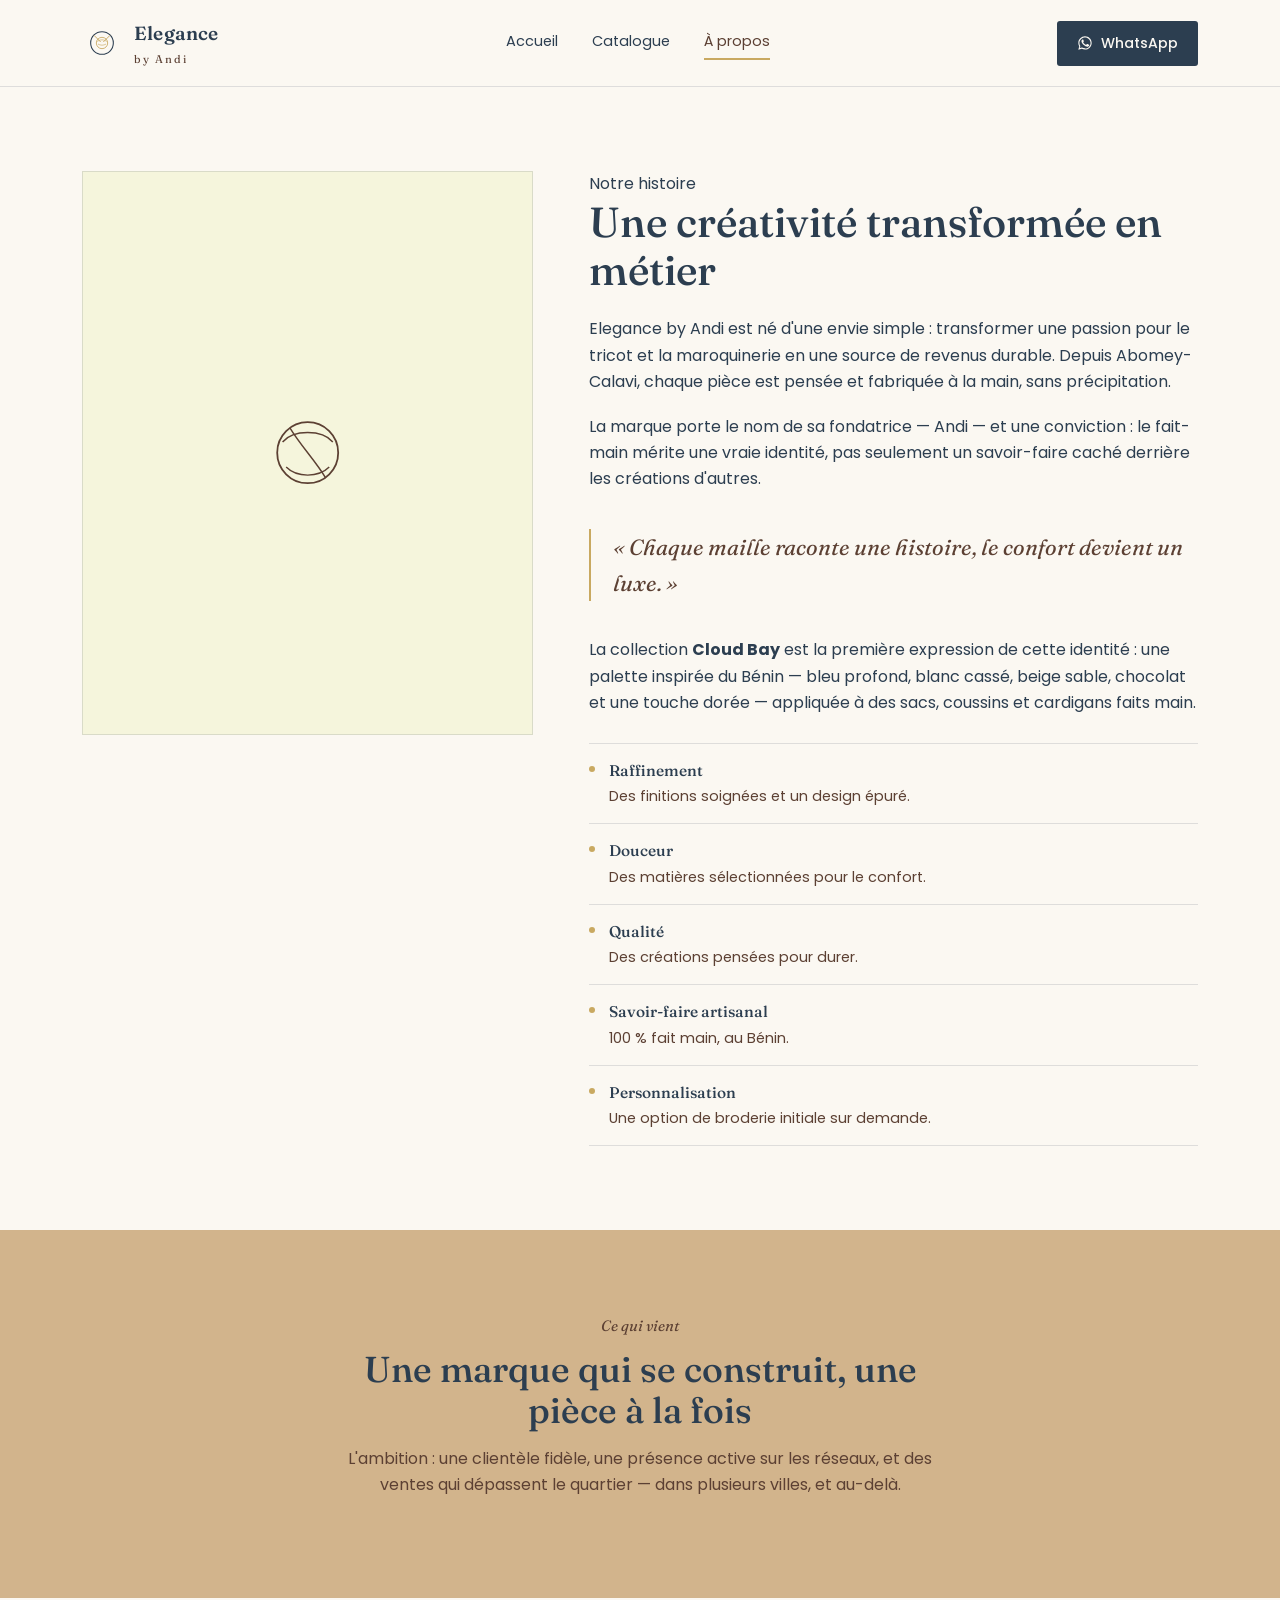
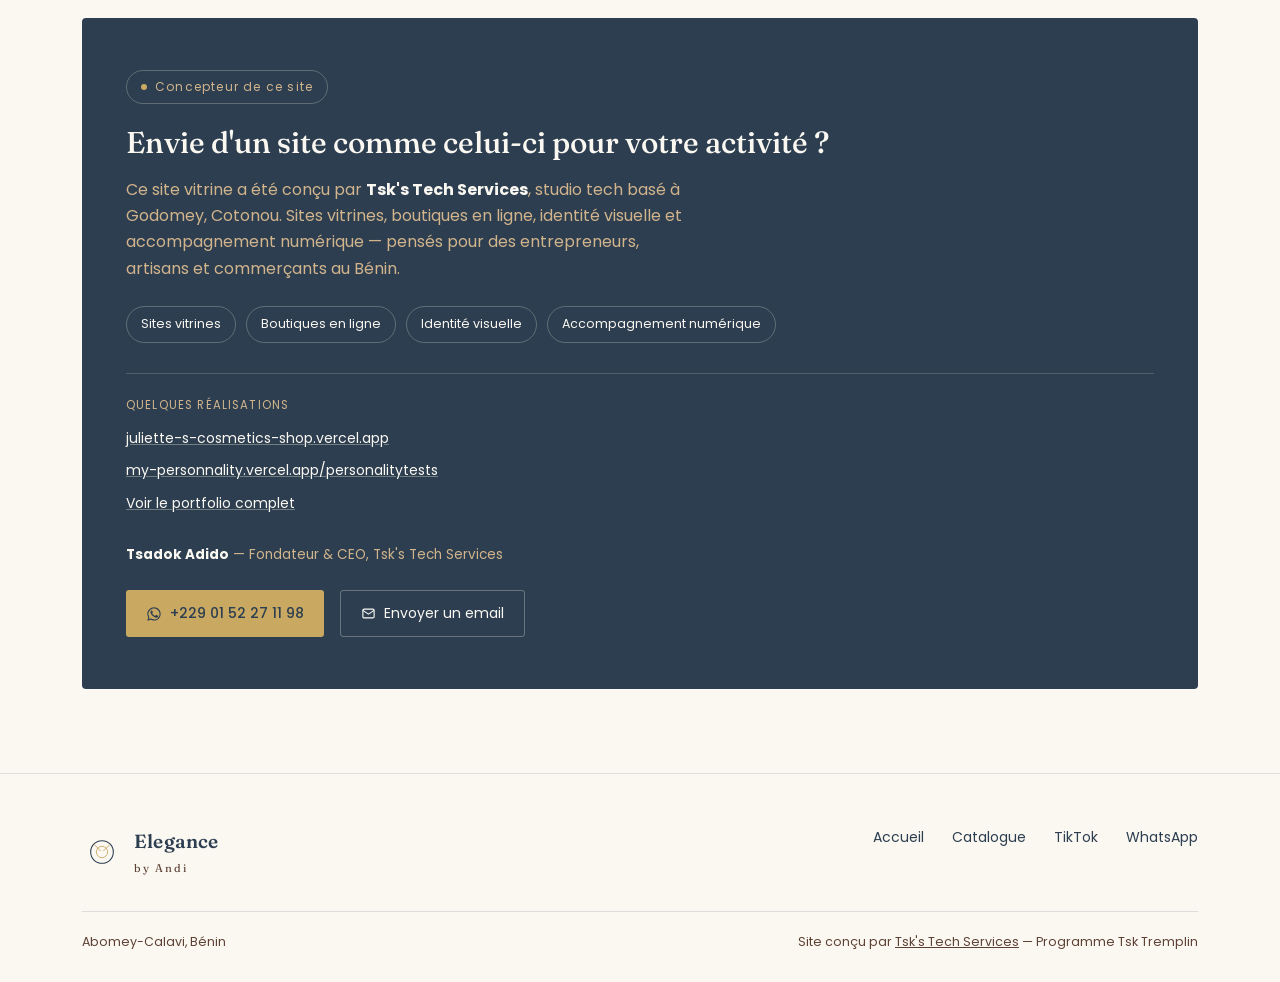
==== apropos.html @ 7835bace "Add files via upload" ====
<!DOCTYPE html>
<html lang="fr">
<head>
<meta charset="UTF-8">
<meta name="viewport" content="width=device-width, initial-scale=1.0">
<title>À propos — Elegance by Andi</title>
<meta name="description" content="L'histoire d'Elegance by Andi, créations artisanales en maroquinerie et tricot à Abomey-Calavi, Bénin.">

<meta property="og:type" content="website">
<meta property="og:title" content="À propos — Elegance by Andi">
<meta property="og:description" content="L'histoire d'Elegance by Andi, créations artisanales en maroquinerie et tricot à Abomey-Calavi, Bénin.">
<meta property="og:image" content="https://flashtsk17.github.io/elegance-by-andi/assets/og-image.png">
<meta property="og:url" content="https://flashtsk17.github.io/elegance-by-andi/apropos.html">
<meta name="twitter:card" content="summary_large_image">

<link rel="icon" href="assets/favicon.svg" type="image/svg+xml">
<link rel="stylesheet" href="style.css">
</head>
<body>

<header class="site-header">
  <div class="wrap">
    <a class="brand" href="index.html">
      <svg viewBox="0 0 60 60" style="color:var(--ink)">
        <circle cx="30" cy="30" r="17" fill="none" stroke="currentColor" stroke-width="1.6"/>
        <g transform="translate(30,30)" style="color:var(--gold)">
          <circle r="8.5" fill="none" stroke="currentColor" stroke-width="1.3"/>
          <path d="M-7,-2.3 C-3,-5.5 3,-5.5 7,-2.3" stroke="currentColor" stroke-width="1" fill="none"/>
          <path d="M-6,1.6 C-2.4,3.8 2.4,3.8 6,1.6" stroke="currentColor" stroke-width="1" fill="none"/>
          <path d="M-11.5,-11 L-2.3,-1.8" stroke="currentColor" stroke-width="1.4" stroke-linecap="round"/>
          <path d="M11.5,-11 L2.3,-1.8" stroke="currentColor" stroke-width="1.4" stroke-linecap="round"/>
        </g>
      </svg>
      <span class="brand-type"><strong>Elegance</strong><span>by Andi</span></span>
    </a>
    <nav class="main-nav">
      <a href="index.html">Accueil</a>
      <a href="catalogue.html">Catalogue</a>
      <a href="apropos.html" class="current">À propos</a>
    </nav>
    <a class="btn-whatsapp" href="https://wa.me/2290196172181?text=Bonjour%20Elegance%20by%20Andi%2C%20je%20souhaite%20avoir%20des%20informations." target="_blank" rel="noopener">
      <svg viewBox="0 0 24 24" fill="currentColor"><path d="M17.5 14.4c-.3-.1-1.7-.9-2-1-.3-.1-.5-.1-.7.1-.2.3-.8 1-.9 1.1-.2.2-.3.2-.6.1-.3-.1-1.2-.5-2.3-1.5-.9-.8-1.4-1.8-1.6-2.1-.2-.3 0-.5.1-.6.1-.1.3-.3.4-.5.1-.1.2-.3.3-.5.1-.2 0-.4 0-.5C10.1 9 9.6 7.7 9.4 7.2c-.2-.5-.4-.4-.5-.4h-.5c-.2 0-.5.1-.7.3-.3.3-1 1-1 2.4s1 2.8 1.2 3c.1.2 2 3.1 4.9 4.3.7.3 1.2.5 1.6.6.7.2 1.3.2 1.8.1.5-.1 1.7-.7 1.9-1.3.2-.7.2-1.2.2-1.3-.1-.2-.3-.2-.6-.3z"/><path d="M12 2C6.5 2 2 6.4 2 12c0 1.8.5 3.5 1.3 5L2 22l5.2-1.3c1.4.8 3.1 1.2 4.8 1.2 5.5 0 10-4.4 10-10S17.5 2 12 2zm0 18c-1.6 0-3.1-.4-4.4-1.2l-.3-.2-3.1.8.8-3-.2-.3C4.1 15 3.6 13.5 3.6 12c0-4.6 3.8-8.4 8.4-8.4s8.4 3.8 8.4 8.4-3.8 8.4-8.4 8.4z"/></svg>
      WhatsApp
    </a>
    <button class="menu-toggle" aria-label="Ouvrir le menu">
      <svg viewBox="0 0 24 24" fill="none" stroke="currentColor" stroke-width="1.8"><line x1="3" y1="7" x2="21" y2="7"/><line x1="3" y1="12" x2="21" y2="12"/><line x1="3" y1="17" x2="21" y2="17"/></svg>
    </button>
  </div>
</header>

<div class="mobile-nav">
  <div class="mobile-nav-top">
    <span class="brand-type"><strong>Elegance</strong><span>by Andi</span></span>
    <button class="close-toggle" aria-label="Fermer le menu">
      <svg viewBox="0 0 24 24" fill="none" stroke="currentColor" stroke-width="1.8"><line x1="5" y1="5" x2="19" y2="19"/><line x1="19" y1="5" x2="5" y2="19"/></svg>
    </button>
  </div>
  <a href="index.html">Accueil</a>
  <a href="catalogue.html">Catalogue</a>
  <a href="apropos.html" class="current">À propos</a>
  <a class="btn-whatsapp" href="https://wa.me/2290196172181?text=Bonjour%20Elegance%20by%20Andi%2C%20je%20souhaite%20avoir%20des%20informations." target="_blank" rel="noopener">
    <svg viewBox="0 0 24 24" fill="currentColor"><path d="M17.5 14.4c-.3-.1-1.7-.9-2-1-.3-.1-.5-.1-.7.1-.2.3-.8 1-.9 1.1-.2.2-.3.2-.6.1-.3-.1-1.2-.5-2.3-1.5-.9-.8-1.4-1.8-1.6-2.1-.2-.3 0-.5.1-.6.1-.1.3-.3.4-.5.1-.1.2-.3.3-.5.1-.2 0-.4 0-.5C10.1 9 9.6 7.7 9.4 7.2c-.2-.5-.4-.4-.5-.4h-.5c-.2 0-.5.1-.7.3-.3.3-1 1-1 2.4s1 2.8 1.2 3c.1.2 2 3.1 4.9 4.3.7.3 1.2.5 1.6.6.7.2 1.3.2 1.8.1.5-.1 1.7-.7 1.9-1.3.2-.7.2-1.2.2-1.3-.1-.2-.3-.2-.6-.3z"/><path d="M12 2C6.5 2 2 6.4 2 12c0 1.8.5 3.5 1.3 5L2 22l5.2-1.3c1.4.8 3.1 1.2 4.8 1.2 5.5 0 10-4.4 10-10S17.5 2 12 2zm0 18c-1.6 0-3.1-.4-4.4-1.2l-.3-.2-3.1.8.8-3-.2-.3C4.1 15 3.6 13.5 3.6 12c0-4.6 3.8-8.4 8.4-8.4s8.4 3.8 8.4 8.4-3.8 8.4-8.4 8.4z"/></svg>
    WhatsApp
  </a>
</div>

<section>
  <div class="wrap about-grid">
    <div class="about-portrait" aria-hidden="true">
      <svg viewBox="0 0 200 200" style="color:var(--cocoa)">
        <circle r="34" cx="100" cy="100" fill="none" stroke="currentColor" stroke-width="2"/>
        <path d="M72,88 C84,74 116,74 128,88" stroke="currentColor" stroke-width="1.6" fill="none"/>
        <path d="M76,116 C88,128 112,128 124,116" stroke="currentColor" stroke-width="1.6" fill="none"/>
        <path d="M80,72 C92,92 108,108 120,128" stroke="currentColor" stroke-width="1.6" fill="none"/>
      </svg>
    </div>
    <div>
      <div class="kicker">Notre histoire</div>
      <h1 style="font-size:clamp(28px,3.6vw,42px); margin-bottom:22px;">Une créativité transformée en métier</h1>
      <p>Elegance by Andi est né d'une envie simple&nbsp;: transformer une passion pour le tricot et la maroquinerie en une source de revenus durable. Depuis Abomey-Calavi, chaque pièce est pensée et fabriquée à la main, sans précipitation.</p>
      <p style="margin-top:18px;">La marque porte le nom de sa fondatrice — Andi — et une conviction&nbsp;: le fait-main mérite une vraie identité, pas seulement un savoir-faire caché derrière les créations d'autres.</p>

      <blockquote class="quote">« Chaque maille raconte une histoire, le confort devient un luxe. »</blockquote>

      <p>La collection <strong>Cloud Bay</strong> est la première expression de cette identité&nbsp;: une palette inspirée du Bénin — bleu profond, blanc cassé, beige sable, chocolat et une touche dorée — appliquée à des sacs, coussins et cardigans faits main.</p>

      <ul class="values-list">
        <li><span class="dot"></span><div><strong>Raffinement</strong><span class="detail">Des finitions soignées et un design épuré.</span></div></li>
        <li><span class="dot"></span><div><strong>Douceur</strong><span class="detail">Des matières sélectionnées pour le confort.</span></div></li>
        <li><span class="dot"></span><div><strong>Qualité</strong><span class="detail">Des créations pensées pour durer.</span></div></li>
        <li><span class="dot"></span><div><strong>Savoir-faire artisanal</strong><span class="detail">100&nbsp;% fait main, au Bénin.</span></div></li>
        <li><span class="dot"></span><div><strong>Personnalisation</strong><span class="detail">Une option de broderie initiale sur demande.</span></div></li>
      </ul>
    </div>
  </div>
</section>

<section class="on-sand">
  <div class="wrap" style="text-align:center;">
    <div class="section-head" style="margin:0 auto;">
      <div class="kicker">Ce qui vient</div>
      <h2>Une marque qui se construit, une pièce à la fois</h2>
      <p>L'ambition&nbsp;: une clientèle fidèle, une présence active sur les réseaux, et des ventes qui dépassent le quartier — dans plusieurs villes, et au-delà.</p>
    </div>
  </div>
</section>

<section style="padding-top:0;">
  <div class="wrap">
    <div class="promo-block">
      <span class="eyebrow"><span class="dot"></span>Concepteur de ce site</span>
      <h3>Envie d'un site comme celui-ci pour votre activité ?</h3>
      <p>Ce site vitrine a été conçu par <strong style="color:var(--paper);">Tsk's Tech Services</strong>, studio tech basé à Godomey, Cotonou. Sites vitrines, boutiques en ligne, identité visuelle et accompagnement numérique — pensés pour des entrepreneurs, artisans et commerçants au Bénin.</p>

      <div class="promo-tags">
        <span>Sites vitrines</span>
        <span>Boutiques en ligne</span>
        <span>Identité visuelle</span>
        <span>Accompagnement numérique</span>
      </div>

      <div class="promo-refs">
        <div class="label">Quelques réalisations</div>
        <ul>
          <li><a href="https://juliette-s-cosmetics-shop.vercel.app" target="_blank" rel="noopener">juliette-s-cosmetics-shop.vercel.app</a></li>
          <li><a href="https://my-personnality.vercel.app/personalitytests" target="_blank" rel="noopener">my-personnality.vercel.app/personalitytests</a></li>
          <li><a href="https://flashtsk17.github.io/Tsk-s-PortFolio/" target="_blank" rel="noopener">Voir le portfolio complet</a></li>
        </ul>
      </div>

      <p class="promo-founder"><strong>Tsadok Adido</strong> — Fondateur &amp; CEO, Tsk's Tech Services</p>

      <div class="promo-cta">
        <a class="btn-whatsapp" href="https://wa.me/2290152271198?text=Bonjour%2C%20je%20souhaite%20un%20site%20pour%20mon%20activit%C3%A9." target="_blank" rel="noopener">
          <svg viewBox="0 0 24 24" fill="currentColor"><path d="M17.5 14.4c-.3-.1-1.7-.9-2-1-.3-.1-.5-.1-.7.1-.2.3-.8 1-.9 1.1-.2.2-.3.2-.6.1-.3-.1-1.2-.5-2.3-1.5-.9-.8-1.4-1.8-1.6-2.1-.2-.3 0-.5.1-.6.1-.1.3-.3.4-.5.1-.1.2-.3.3-.5.1-.2 0-.4 0-.5C10.1 9 9.6 7.7 9.4 7.2c-.2-.5-.4-.4-.5-.4h-.5c-.2 0-.5.1-.7.3-.3.3-1 1-1 2.4s1 2.8 1.2 3c.1.2 2 3.1 4.9 4.3.7.3 1.2.5 1.6.6.7.2 1.3.2 1.8.1.5-.1 1.7-.7 1.9-1.3.2-.7.2-1.2.2-1.3-.1-.2-.3-.2-.6-.3z"/><path d="M12 2C6.5 2 2 6.4 2 12c0 1.8.5 3.5 1.3 5L2 22l5.2-1.3c1.4.8 3.1 1.2 4.8 1.2 5.5 0 10-4.4 10-10S17.5 2 12 2zm0 18c-1.6 0-3.1-.4-4.4-1.2l-.3-.2-3.1.8.8-3-.2-.3C4.1 15 3.6 13.5 3.6 12c0-4.6 3.8-8.4 8.4-8.4s8.4 3.8 8.4 8.4-3.8 8.4-8.4 8.4z"/></svg>
          +229 01 52 27 11 98
        </a>
        <a class="btn-mail" href="mailto:adidomahukpeou@gmail.com">
          <svg viewBox="0 0 24 24" fill="none" stroke="currentColor" stroke-width="1.8"><rect x="3" y="5" width="18" height="14" rx="2"/><path d="M3 7l9 6 9-6"/></svg>
          Envoyer un email
        </a>
      </div>
    </div>
  </div>
</section>

<footer class="site-footer">
  <div class="wrap">
    <div class="footer-top">
      <a class="brand" href="index.html">
        <svg viewBox="0 0 60 60" style="color:var(--ink)">
          <circle cx="30" cy="30" r="17" fill="none" stroke="currentColor" stroke-width="1.6"/>
          <g transform="translate(30,30)" style="color:var(--gold)">
            <circle r="8.5" fill="none" stroke="currentColor" stroke-width="1.3"/>
            <path d="M-11.5,-11 L-2.3,-1.8" stroke="currentColor" stroke-width="1.4" stroke-linecap="round"/>
            <path d="M11.5,-11 L2.3,-1.8" stroke="currentColor" stroke-width="1.4" stroke-linecap="round"/>
          </g>
        </svg>
        <span class="brand-type"><strong>Elegance</strong><span>by Andi</span></span>
      </a>
      <div class="footer-links">
        <a href="index.html">Accueil</a>
        <a href="catalogue.html">Catalogue</a>
        <a href="https://www.tiktok.com/@elegancebyandi" target="_blank" rel="noopener">TikTok</a>
        <a href="https://wa.me/2290196172181" target="_blank" rel="noopener">WhatsApp</a>
      </div>
    </div>
    <div class="footer-bottom">
      <span>Abomey-Calavi, Bénin</span>
      <span>Site conçu par <a href="https://flashtsk17.github.io/Tsk-s-PortFolio/" target="_blank" rel="noopener">Tsk's Tech Services</a> — Programme Tsk Tremplin</span>
    </div>
  </div>
</footer>

<script src="script.js"></script>
</body>
</html>
---- style.css ----
@import url('https://fonts.googleapis.com/css2?family=Fraunces:ital,opsz,wght@0,9..144,400;0,9..144,500;0,9..144,600;1,9..144,500&family=Poppins:wght@400;500;600;700&display=swap');

:root {
  --ink: #2C3E50;
  --paper: #FBF8F2;
  --panel: #F5F5DC;
  --sand: #D2B48C;
  --cocoa: #5C4033;
  --gold: #C9A961;
  --line: rgba(44, 62, 80, 0.14);
  --radius: 3px;
}

* { box-sizing: border-box; }

html { scroll-behavior: smooth; }

body {
  margin: 0;
  background: var(--paper);
  color: var(--ink);
  font-family: 'Poppins', sans-serif;
  font-size: 16px;
  line-height: 1.65;
  -webkit-font-smoothing: antialiased;
}

h1, h2, h3, .display {
  font-family: 'Fraunces', serif;
  font-weight: 500;
  color: var(--ink);
  line-height: 1.15;
  margin: 0;
}

p { max-width: 62ch; }

a { color: inherit; }

img { max-width: 100%; display: block; }

/* ---------- Layout shell ---------- */

.wrap {
  max-width: 1180px;
  margin: 0 auto;
  padding: 0 32px;
}

/* ---------- Header / nav ---------- */

.site-header {
  position: sticky;
  top: 0;
  z-index: 40;
  background: rgba(251, 248, 242, 0.92);
  backdrop-filter: blur(6px);
  border-bottom: 1px solid var(--line);
}

.site-header .wrap {
  display: flex;
  align-items: center;
  justify-content: space-between;
  padding-top: 18px;
  padding-bottom: 18px;
}

.brand {
  display: flex;
  align-items: center;
  gap: 12px;
  text-decoration: none;
}

.brand svg { width: 40px; height: 40px; flex-shrink: 0; }

.brand-type {
  font-family: 'Fraunces', serif;
  font-size: 19px;
  color: var(--ink);
  letter-spacing: 0.01em;
}
.brand-type strong { display: block; font-weight: 600; }
.brand-type span { display: block; font-size: 11px; letter-spacing: 0.18em; color: var(--cocoa); margin-top: 1px; }

nav.main-nav {
  display: flex;
  align-items: center;
  gap: 34px;
}

nav.main-nav a {
  text-decoration: none;
  font-size: 14.5px;
  color: var(--ink);
  position: relative;
  padding-bottom: 3px;
}
nav.main-nav a.current { color: var(--cocoa); }
nav.main-nav a.current::after {
  content: "";
  position: absolute; left: 0; right: 0; bottom: -3px;
  height: 1.5px; background: var(--gold);
}

/* ---------- Mobile menu toggle ---------- */

.menu-toggle {
  display: none;
  background: none;
  border: none;
  padding: 6px;
  cursor: pointer;
  color: var(--ink);
}
.menu-toggle svg { width: 26px; height: 26px; }

.mobile-nav {
  display: none;
  position: fixed;
  inset: 0;
  background: var(--paper);
  z-index: 60;
  padding: 22px 28px 40px;
  flex-direction: column;
}
.mobile-nav.open { display: flex; }

.mobile-nav .mobile-nav-top {
  display: flex;
  align-items: center;
  justify-content: space-between;
  margin-bottom: 44px;
}
.mobile-nav .close-toggle {
  background: none; border: none; color: var(--ink); padding: 6px; cursor: pointer;
}
.mobile-nav .close-toggle svg { width: 24px; height: 24px; }

.mobile-nav a {
  font-family: 'Fraunces', serif;
  font-size: 28px;
  color: var(--ink);
  text-decoration: none;
  padding: 16px 0;
  border-bottom: 1px solid var(--line);
}
.mobile-nav a.current { color: var(--cocoa); }

.mobile-nav .btn-whatsapp {
  margin-top: 30px;
  justify-content: center;
}

.btn-whatsapp {
  display: inline-flex;
  align-items: center;
  gap: 8px;
  background: var(--ink);
  color: var(--paper) !important;
  padding: 11px 20px;
  border-radius: var(--radius);
  text-decoration: none;
  font-size: 14px;
  font-weight: 500;
  transition: background 0.15s ease;
}
.btn-whatsapp:hover { background: var(--cocoa); }
.btn-whatsapp svg { width: 16px; height: 16px; }

.btn-ghost {
  display: inline-flex;
  align-items: center;
  color: var(--ink);
  text-decoration: none;
  font-size: 14.5px;
  border-bottom: 1px solid var(--cocoa);
  padding-bottom: 2px;
}

/* ---------- Thread motif (the one bold device) ---------- */

.thread-rail {
  position: absolute;
  left: 50%;
  top: 0;
  width: 2px;
  height: 100%;
  transform: translateX(-50%);
  z-index: 0;
  pointer-events: none;
}

/* ---------- Hero ---------- */

.hero {
  position: relative;
  padding: 64px 0 88px;
}

.hero .wrap {
  display: grid;
  grid-template-columns: 1.05fr 0.95fr;
  gap: 48px;
  align-items: center;
}

.hero .kicker {
  font-family: 'Fraunces', serif;
  font-style: italic;
  color: var(--cocoa);
  font-size: 16px;
  margin-bottom: 18px;
}

.hero h1 {
  font-size: clamp(34px, 4.4vw, 52px);
}
.hero h1 em {
  font-style: italic;
  color: var(--gold);
  display: block;
  margin-top: 6px;
}

.hero p.lede {
  margin-top: 22px;
  font-size: 16.5px;
  color: var(--cocoa);
  max-width: 46ch;
}

.hero .cta-row {
  margin-top: 32px;
  display: flex;
  align-items: center;
  gap: 26px;
  flex-wrap: wrap;
}

.hero .trust-row {
  margin-top: 28px;
  display: flex;
  gap: 22px;
  flex-wrap: wrap;
  font-size: 12.5px;
  letter-spacing: 0.03em;
  color: var(--cocoa);
}
.hero .trust-row span { display: flex; align-items: center; gap: 7px; }
.hero .trust-row .dot { width: 5px; height: 5px; border-radius: 50%; background: var(--gold); flex-shrink: 0; }

.hero-art {
  position: relative;
  display: flex;
  align-items: center;
  justify-content: center;
  min-height: 320px;
  padding: 20px;
}
.hero-art .blob {
  position: absolute;
  inset: 0;
  margin: auto;
  width: 340px;
  height: 340px;
  max-width: 90%;
  max-height: 90%;
  background: radial-gradient(circle, rgba(201,169,97,0.16) 0%, rgba(210,180,140,0.10) 55%, rgba(210,180,140,0) 75%);
  border-radius: 50%;
  z-index: 0;
}
.hero-art svg {
  position: relative;
  z-index: 1;
  width: 100%;
  max-width: 320px;
  height: auto;
}

/* ---------- Sections ---------- */

section { position: relative; padding: 84px 0; }
section.on-sand { background: var(--sand); }
section.on-panel { background: var(--panel); }

.section-head {
  max-width: 60ch;
  margin-bottom: 48px;
}
.section-head .kicker {
  font-family: 'Fraunces', serif;
  font-style: italic;
  color: var(--cocoa);
  font-size: 15px;
  margin-bottom: 10px;
}
.section-head h2 { font-size: clamp(26px, 3vw, 36px); }
.section-head p { margin-top: 14px; color: var(--cocoa); }

/* ---------- Category panels ---------- */

.categories {
  display: grid;
  grid-template-columns: repeat(3, 1fr);
  gap: 1px;
  background: var(--line);
  border: 1px solid var(--line);
}

.cat-panel {
  background: var(--paper);
  padding: 40px 32px;
  text-decoration: none;
  color: var(--ink);
  transition: background 0.15s ease;
}
.cat-panel:hover { background: var(--panel); }

.cat-panel svg { width: 46px; height: 46px; margin-bottom: 22px; }

.cat-panel h3 { font-size: 21px; margin-bottom: 10px; }
.cat-panel p { font-size: 14.5px; color: var(--cocoa); margin-bottom: 18px; }

.cat-panel .go {
  font-size: 13.5px;
  border-bottom: 1px solid var(--cocoa);
  padding-bottom: 2px;
  display: inline-block;
}

/* ---------- Product grid ---------- */

.product-grid {
  display: grid;
  grid-template-columns: repeat(3, 1fr);
  gap: 34px;
  margin-top: 8px;
}

.product-card {
  background: var(--paper);
  border: 1px solid var(--line);
}

.product-media {
  aspect-ratio: 4 / 5;
  background: linear-gradient(160deg, var(--panel), var(--sand));
  display: flex;
  align-items: center;
  justify-content: center;
  position: relative;
  overflow: hidden;
}
.product-media img { width: 100%; height: 100%; object-fit: cover; }
.product-media svg { width: 64px; height: 64px; opacity: 0.55; }
.product-media .ph-note {
  position: absolute;
  bottom: 10px; left: 0; right: 0;
  text-align: center;
  font-size: 11px;
  letter-spacing: 0.06em;
  color: var(--cocoa);
}

.product-body { padding: 22px 22px 26px; }
.product-body .cat-tag {
  font-size: 11.5px;
  letter-spacing: 0.08em;
  color: var(--cocoa);
  margin-bottom: 8px;
}
.product-body h3 { font-size: 19px; margin-bottom: 6px; }
.product-body .price { font-family: 'Fraunces', serif; color: var(--gold); font-size: 17px; margin-bottom: 10px; }
.product-body p.desc { font-size: 13.8px; color: var(--cocoa); margin-bottom: 8px; }
.product-body .delay { font-size: 12.5px; color: var(--cocoa); font-style: italic; margin-bottom: 16px; }

.filter-row {
  display: flex;
  gap: 10px;
  margin-bottom: 44px;
  flex-wrap: wrap;
}
.filter-row button {
  font-family: 'Poppins', sans-serif;
  font-size: 13.5px;
  padding: 9px 18px;
  border-radius: 999px;
  border: 1px solid var(--cocoa);
  background: transparent;
  color: var(--ink);
  cursor: pointer;
}
.filter-row button.active {
  background: var(--ink);
  color: var(--paper);
  border-color: var(--ink);
}

/* ---------- About / values ---------- */

.about-grid {
  display: grid;
  grid-template-columns: 0.85fr 1.15fr;
  gap: 56px;
  align-items: start;
}

.about-portrait {
  aspect-ratio: 4/5;
  background: var(--panel);
  border: 1px solid var(--line);
  display: flex;
  align-items: center;
  justify-content: center;
}
.about-portrait svg { width: 40%; }

.values-list { list-style: none; padding: 0; margin: 26px 0 0; }
.values-list li {
  display: flex;
  gap: 14px;
  padding: 14px 0;
  border-top: 1px solid var(--line);
  font-size: 14.5px;
}
.values-list li:last-child { border-bottom: 1px solid var(--line); }
.values-list .dot { width: 6px; height: 6px; border-radius: 50%; background: var(--gold); margin-top: 8px; flex-shrink: 0; }
.values-list strong { display: block; font-family: 'Fraunces', serif; font-weight: 500; font-size: 15.5px; margin-bottom: 2px; }
.values-list span.detail { color: var(--cocoa); }

blockquote.quote {
  font-family: 'Fraunces', serif;
  font-style: italic;
  font-size: 22px;
  color: var(--cocoa);
  border-left: 2px solid var(--gold);
  padding-left: 22px;
  margin: 36px 0;
}

/* ---------- Final CTA band ---------- */

.cta-band {
  background: var(--ink);
  color: var(--paper);
  text-align: center;
  padding: 80px 0;
}
.cta-band h2 { color: var(--paper); font-size: clamp(26px, 3.4vw, 38px); }
.cta-band p { color: var(--sand); margin: 16px auto 30px; }
.cta-band .btn-whatsapp { background: var(--gold); color: var(--ink) !important; }
.cta-band .btn-whatsapp:hover { background: #dbbd7c; }

/* ---------- Promo block (espace partenaire Tsk's Tech Services) ---------- */

.promo-block {
  background: var(--ink);
  border-radius: 4px;
  padding: 52px 44px;
  color: var(--paper);
  margin-top: 20px;
}
.promo-block .eyebrow {
  display: inline-flex;
  align-items: center;
  gap: 8px;
  font-size: 12px;
  letter-spacing: 0.1em;
  color: var(--sand);
  border: 1px solid rgba(245,245,220,0.25);
  padding: 6px 14px;
  border-radius: 999px;
  margin-bottom: 22px;
}
.promo-block .eyebrow .dot { width: 6px; height: 6px; border-radius: 50%; background: var(--gold); }

.promo-block h3 {
  color: var(--paper);
  font-size: clamp(24px, 3vw, 30px);
  margin-bottom: 16px;
}
.promo-block p { color: var(--sand); max-width: 56ch; margin-bottom: 24px; }

.promo-tags { display: flex; gap: 10px; flex-wrap: wrap; margin-bottom: 30px; }
.promo-tags span {
  font-size: 12.5px;
  border: 1px solid rgba(245,245,220,0.25);
  color: var(--paper);
  padding: 7px 14px;
  border-radius: 999px;
}

.promo-refs {
  border-top: 1px solid rgba(245,245,220,0.18);
  padding-top: 22px;
  margin-bottom: 28px;
}
.promo-refs .label { font-size: 11.5px; letter-spacing: 0.1em; color: var(--sand); margin-bottom: 10px; text-transform: uppercase; }
.promo-refs ul { list-style: none; padding: 0; margin: 0; display: flex; flex-direction: column; gap: 6px; }
.promo-refs a { color: var(--paper); font-size: 14px; text-decoration: underline; text-decoration-color: rgba(245,245,220,0.35); }

.promo-founder {
  font-size: 13.5px;
  color: var(--sand);
  margin-bottom: 30px;
}
.promo-founder strong { color: var(--paper); }

.promo-cta { display: flex; gap: 16px; flex-wrap: wrap; }
.promo-cta .btn-whatsapp { background: var(--gold); color: var(--ink) !important; }
.promo-cta .btn-whatsapp:hover { background: #dbbd7c; }
.promo-cta .btn-mail {
  display: inline-flex; align-items: center; gap: 8px;
  border: 1px solid rgba(245,245,220,0.3);
  color: var(--paper); text-decoration: none;
  padding: 11px 20px; border-radius: var(--radius); font-size: 14px;
}
.promo-cta .btn-mail svg { width: 15px; height: 15px; }

@media (max-width: 640px) {
  .promo-block { padding: 38px 26px; }
}

/* ---------- Footer ---------- */

footer.site-footer {
  background: var(--paper);
  border-top: 1px solid var(--line);
  padding: 52px 0 30px;
}
.footer-top {
  display: flex;
  justify-content: space-between;
  align-items: flex-start;
  gap: 40px;
  flex-wrap: wrap;
  margin-bottom: 34px;
}
.footer-links { display: flex; gap: 28px; }
.footer-links a { text-decoration: none; font-size: 14px; color: var(--ink); }
.footer-bottom {
  border-top: 1px solid var(--line);
  padding-top: 20px;
  display: flex;
  justify-content: space-between;
  flex-wrap: wrap;
  gap: 10px;
  font-size: 12.5px;
  color: var(--cocoa);
}
.footer-bottom a { color: var(--cocoa); }

/* ---------- Mobile ---------- */

@media (max-width: 860px) {
  nav.main-nav { display: none; }
  .menu-toggle { display: inline-flex; }
  .hero .wrap { grid-template-columns: 1fr; }
  .hero-art { order: -1; min-height: 260px; }
  .categories { grid-template-columns: 1fr; }
  .product-grid { grid-template-columns: 1fr 1fr; }
  .about-grid { grid-template-columns: 1fr; }
}
@media (max-width: 560px) {
  .product-grid { grid-template-columns: 1fr; }
  .wrap { padding: 0 20px; }
}

/* ---------- Reduced motion ---------- */
@media (prefers-reduced-motion: reduce) {
  html { scroll-behavior: auto; }
}

/* ---------- Focus visibility ---------- */
a:focus-visible, button:focus-visible {
  outline: 2px solid var(--gold);
  outline-offset: 2px;
}
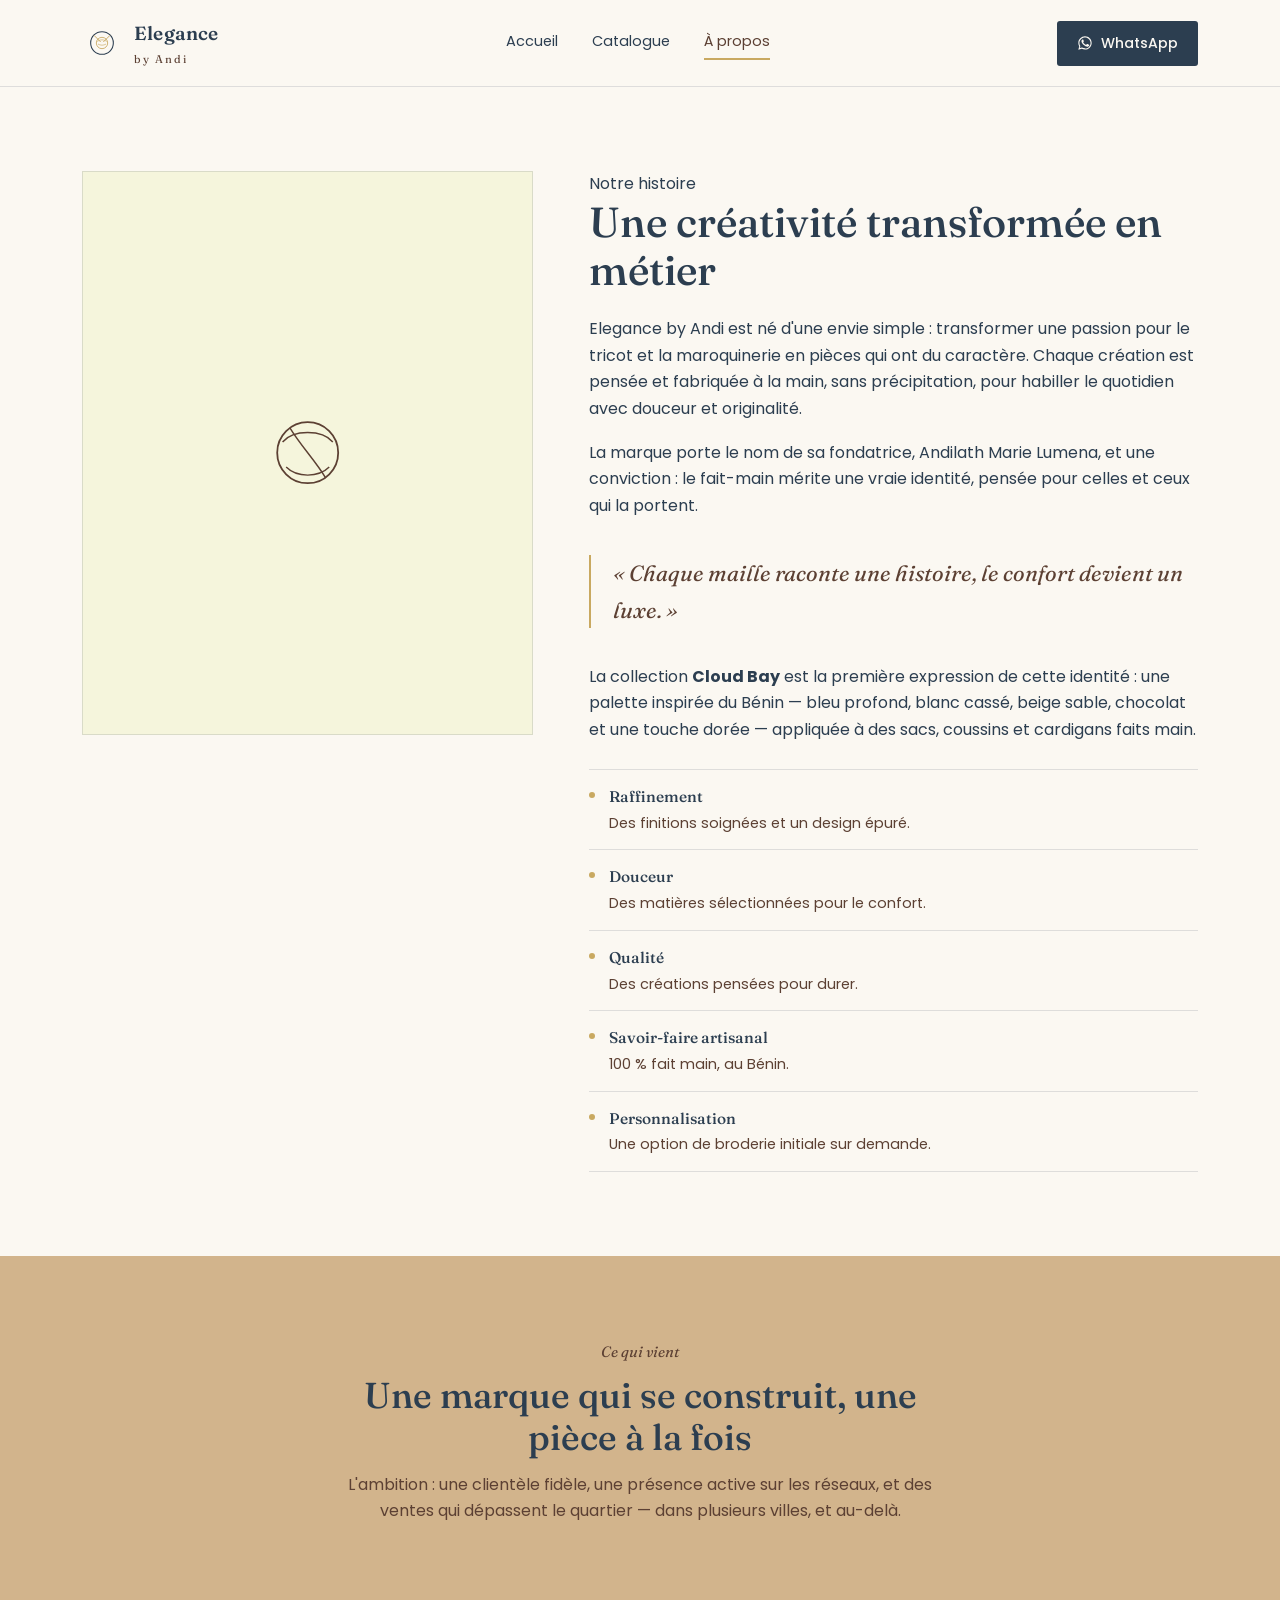
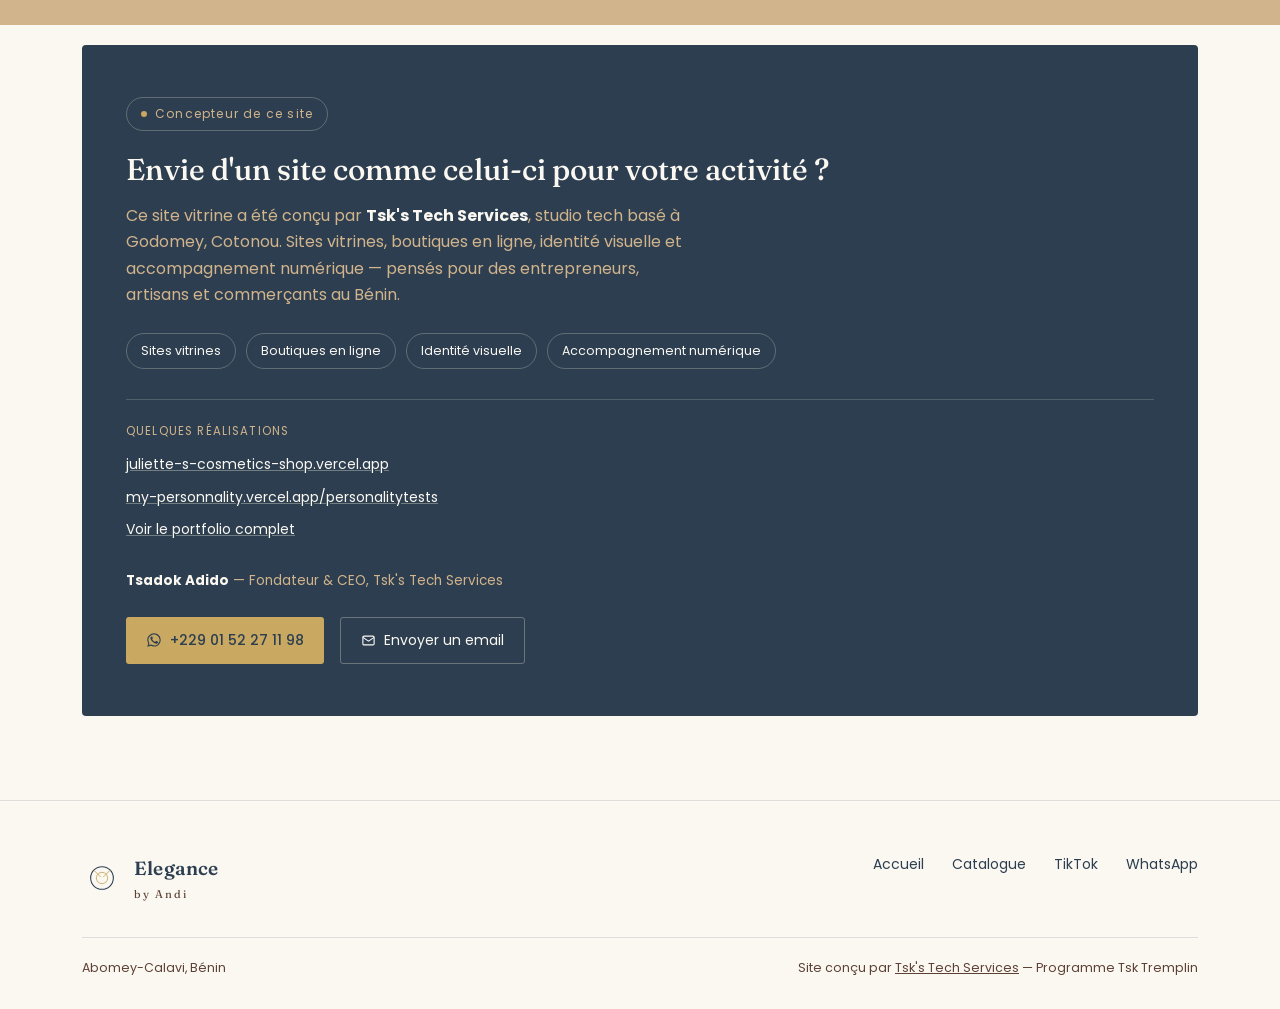
==== commit a4a21b03: "Update apropos.html" ====
--- a/apropos.html
+++ b/apropos.html
@@ -77,8 +77,8 @@
     <div>
       <div class="kicker">Notre histoire</div>
       <h1 style="font-size:clamp(28px,3.6vw,42px); margin-bottom:22px;">Une créativité transformée en métier</h1>
-      <p>Elegance by Andi est né d'une envie simple&nbsp;: transformer une passion pour le tricot et la maroquinerie en une source de revenus durable. Depuis Abomey-Calavi, chaque pièce est pensée et fabriquée à la main, sans précipitation.</p>
-      <p style="margin-top:18px;">La marque porte le nom de sa fondatrice — Andi — et une conviction&nbsp;: le fait-main mérite une vraie identité, pas seulement un savoir-faire caché derrière les créations d'autres.</p>
+      <p>Elegance by Andi est né d'une envie simple&nbsp;: transformer une passion pour le tricot et la maroquinerie en pièces qui ont du caractère. Chaque création est pensée et fabriquée à la main, sans précipitation, pour habiller le quotidien avec douceur et originalité.</p>
+      <p style="margin-top:18px;">La marque porte le nom de sa fondatrice, Andilath Marie Lumena, et une conviction&nbsp;: le fait-main mérite une vraie identité, pensée pour celles et ceux qui la portent.</p>
 
       <blockquote class="quote">« Chaque maille raconte une histoire, le confort devient un luxe. »</blockquote>
 
@@ -174,4 +174,4 @@
 
 <script src="script.js"></script>
 </body>
-</html>
+</html>
